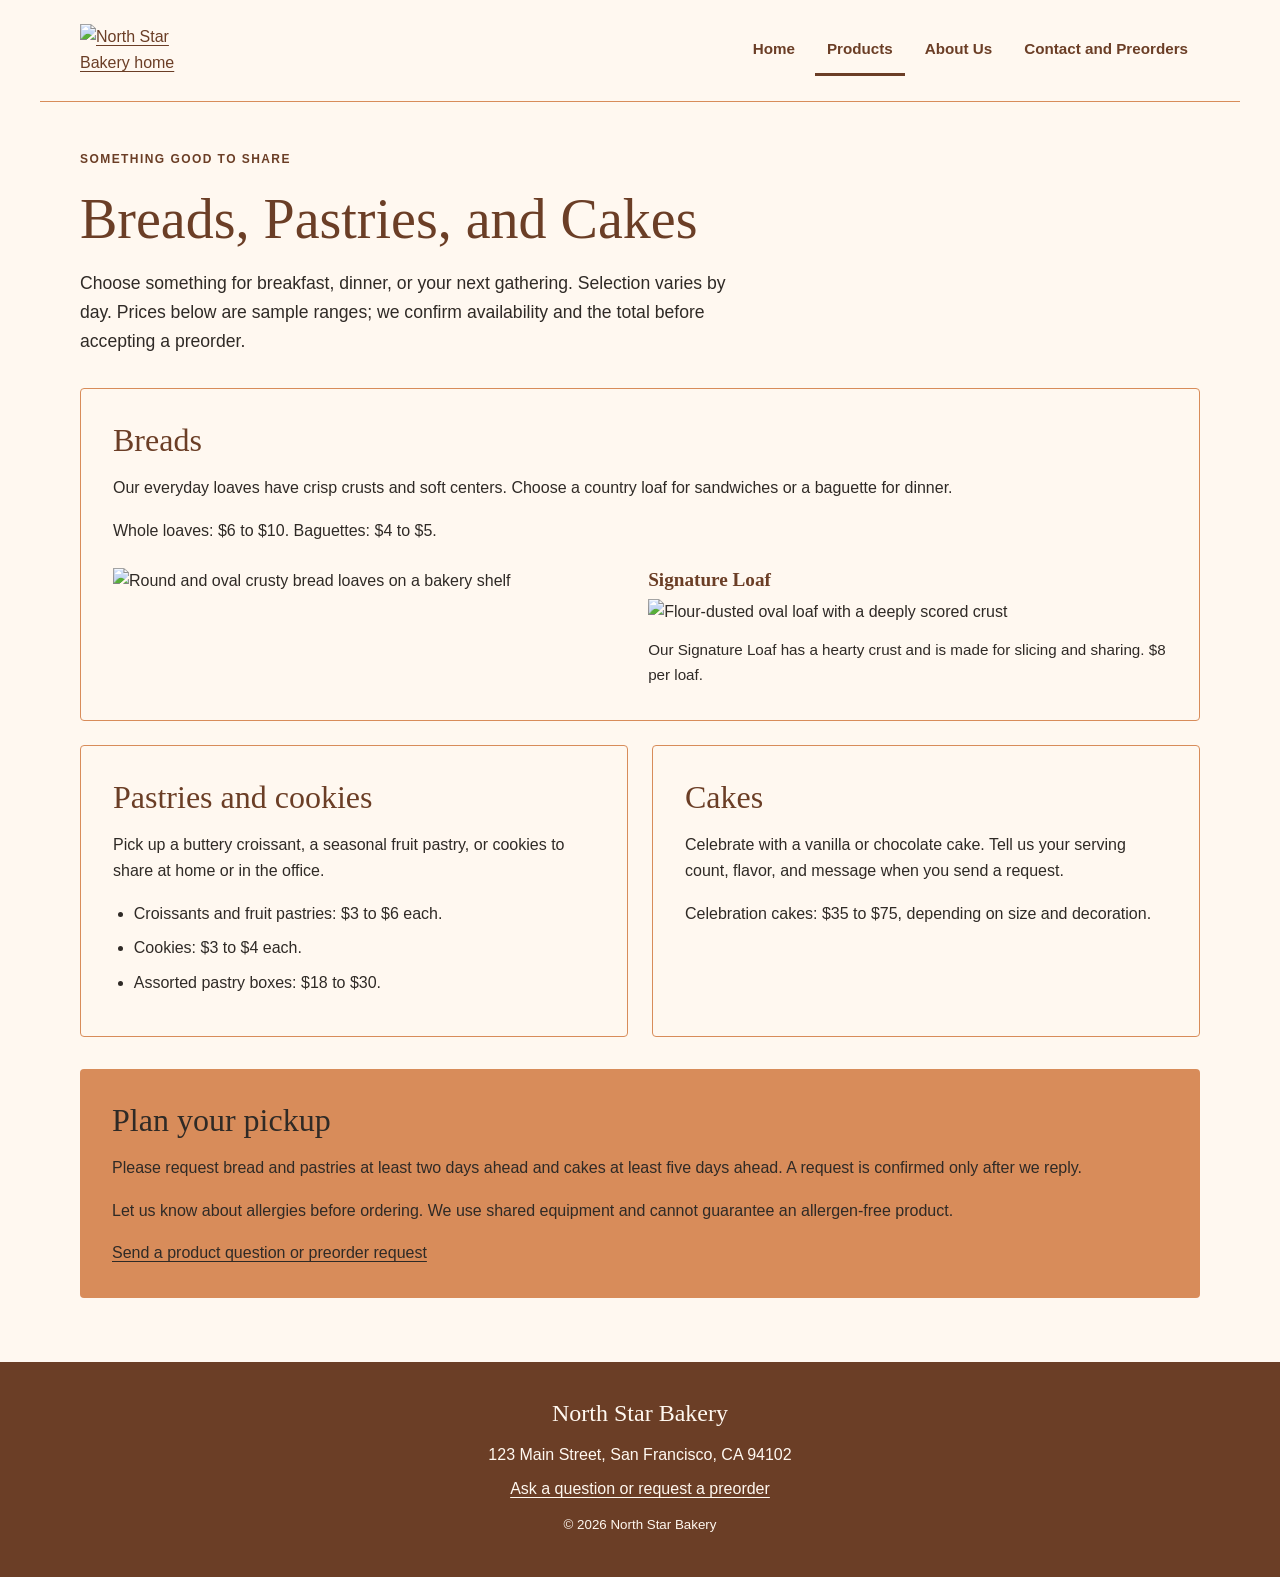
==== products.html @ db20e3f4 "Add four bakery pages and shared responsive stylesheet" ====
<!DOCTYPE html>
<html lang="en">
<head>
  <meta charset="UTF-8">
  <meta name="viewport" content="width=device-width, initial-scale=1.0">
  <title>Products | North Star Bakery</title>
<link rel="stylesheet" href="styles.css">
<meta name="description" content="Explore North Star Bakery breads, pastries, cookies, and cakes, with sample prices and pickup information.">
</head>
<body class="products-page">
  <a href="#main-content" class="skip-link">Skip to main content</a>
  <header class="site-header">
    <a href="index.html" class="brand">
      <img src="media/bakery-logo_c.png" width="150" alt="North Star Bakery home">
    </a>
    <nav aria-label="Main navigation">
      <ul>
        <li><a href="index.html">Home</a></li>
        <li><a href="products.html" aria-current="page">Products</a></li>
        <li><a href="about.html">About Us</a></li>
        <li><a href="contact.html">Contact and Preorders</a></li>
      </ul>
    </nav>
  </header>
  <main id="main-content" class="page-main" tabindex="-1">
    <div class="page-intro">
<p class="eyebrow">SOMETHING GOOD TO SHARE</p>
<h1>Breads, Pastries, and Cakes</h1>
    <p>Choose something for breakfast, dinner, or your next gathering.
      Selection varies by day. Prices below are sample ranges;
      we confirm availability and the total before accepting a preorder.</p>
    </div>
<div class="product-layout">
<section class="card bread-section">
      <h2>Breads</h2>
      <p>Our everyday loaves have crisp crusts and soft centers.
        Choose a country loaf for sandwiches or a baguette for dinner.</p>
      <p>Whole loaves: $6 to $10. Baguettes: $4 to $5.</p>
      <div class="bread-gallery">
<img src="media/bakery-bread_c.png" width="300" alt="Round and oval crusty bread loaves on a bakery shelf" loading="lazy">
      <figure>
        <h3>Signature Loaf</h3>
      <img src="media/bakery-signature-loaf_c.png" width="300" alt="Flour-dusted oval loaf with a deeply scored crust" loading="lazy">
        <figcaption>Our Signature Loaf has a hearty crust and is
          made for slicing and sharing. $8 per loaf.</figcaption>
      </figure>
    </div></section>
    <section class="card">
      <h2>Pastries and cookies</h2>
      <p>Pick up a buttery croissant, a seasonal fruit pastry,
        or cookies to share at home or in the office.</p>
      <ul>
        <li>Croissants and fruit pastries: $3 to $6 each.</li>
        <li>Cookies: $3 to $4 each.</li>
        <li>Assorted pastry boxes: $18 to $30.</li>
      </ul>
    </section>
    <section class="card">
      <h2>Cakes</h2>
      <p>Celebrate with a vanilla or chocolate cake. Tell us your
        serving count, flavor, and message when you send a request.</p>
      <p>Celebration cakes: $35 to $75, depending on size and decoration.</p>
    </section>
    </div>
<section class="visit-strip">
      <h2>Plan your pickup</h2>
      <p>Please request bread and pastries at least two days ahead
        and cakes at least five days ahead. A request is confirmed
        only after we reply.</p>
      <p>Let us know about allergies before ordering. We use shared
        equipment and cannot guarantee an allergen-free product.</p>
      <p><a href="contact.html">Send a product question or preorder request</a></p>
    </section>
  </main>
  <footer class="site-footer">
    <p>North Star Bakery</p>
    <p>123 Main Street, San Francisco, CA 94102</p>
<p><a href="contact.html">Ask a question or request a preorder</a></p>
    <p><small>© 2026 North Star Bakery</small></p>
  </footer>
</body>
</html>
---- styles.css ----
/* North Star Bakery — shared mobile-first styles for all four pages. */
:root {
  --cream: #FFF8F0;
  --brown: #6B3E26;
  --peach: #D88C5A;
  --charcoal: #2F2A26;
}

* { box-sizing: border-box; }
html { font-size: 100%; }
body {
  margin: 0;
  background: var(--cream);
  color: var(--charcoal);
  font-family: Arial, sans-serif;
  font-size: 1rem;
  line-height: 1.65;
}
img { display: block; max-width: 100%; height: auto; }
picture { display: block; min-width: 0; }
a { color: var(--brown); text-underline-offset: 0.2em; }
a:hover { text-decoration-thickness: 0.15em; }
a, button, input, select, textarea { -webkit-tap-highlight-color: var(--peach); }
:focus-visible { outline: 3px solid var(--brown); outline-offset: 4px; }
h1, h2, h3 {
  color: var(--brown);
  font-family: Georgia, serif;
  line-height: 1.2;
  overflow-wrap: break-word;
}
h1 { margin: 0.25rem 0 1rem; font-size: 2.35rem; font-weight: 400; }
h2 { margin: 0 0 1rem; font-size: 1.75rem; font-weight: 400; }
h3 { margin: 1.5rem 0 0.5rem; font-size: 1.2rem; }
p { margin: 0 0 1rem; }
ul { padding-left: 1.3rem; }
li { margin-bottom: 0.5rem; }
section, .page-intro, .feature-copy, .story-copy { min-width: 0; }
section > :last-child, .page-intro > :last-child { margin-bottom: 0; }

/* The skip link becomes visible when reached with the keyboard. */
.skip-link {
  position: absolute;
  top: -6rem;
  left: 1rem;
  z-index: 10;
  padding: 0.75rem 1rem;
  color: var(--cream);
  background: var(--brown);
}
.skip-link:focus { top: 1rem; }
.site-header {
  display: flex;
  flex-direction: column;
  align-items: center;
  gap: 1rem;
  max-width: 75rem;
  margin: 0 auto;
  padding: 1.25rem;
  border-bottom: 1px solid var(--peach);
}
.brand { flex-shrink: 0; }
.brand img { width: 7.25rem; }
nav { width: 100%; }
nav ul {
  display: flex;
  flex-wrap: wrap;
  justify-content: center;
  gap: 0.25rem 0.5rem;
  margin: 0;
  padding: 0;
  list-style: none;
}
nav li { margin: 0; }
nav a {
  display: block;
  padding: 0.75rem;
  font-size: 0.95rem;
  font-weight: 700;
  text-decoration: none;
  border-bottom: 3px solid transparent;
}
nav a:hover, nav a[aria-current="page"] { border-bottom-color: var(--brown); }
.page-main { max-width: 75rem; margin: 0 auto; padding: 2rem 1.25rem 3rem; }
.page-intro { max-width: 48rem; margin-bottom: 2rem; }
.page-intro > p:not(.eyebrow) { max-width: 42rem; font-size: 1.1rem; }
.eyebrow { color: var(--brown); font-size: 0.75rem; font-weight: 700; letter-spacing: 0.12em; }
.home-hero { display: flex; flex-direction: column; gap: 1.5rem; margin-bottom: 2rem; }
.home-hero .page-intro { margin: 0; }
.hero-image { width: 100%; border-radius: 0.25rem; object-fit: cover; }
.button {
  display: inline-block;
  max-width: 100%;
  padding: 0.85rem 1.3rem;
  border: 2px solid var(--brown);
  border-radius: 0.25rem;
  background: var(--brown);
  color: var(--cream);
  font-family: Arial, sans-serif;
  font-size: 1rem;
  font-weight: 700;
  line-height: 1.4;
  text-align: center;
  text-decoration: none;
  cursor: pointer;
}
.button:hover { background: var(--cream); color: var(--brown); }
.card { padding: 1.25rem; border: 1px solid var(--peach); border-radius: 0.25rem; }
.welcome-strip { padding: 1.75rem 0; border-top: 1px solid var(--peach); }
.welcome-strip p { max-width: 48rem; }
.feature-card { display: flex; flex-direction: column; gap: 1.5rem; margin: 1rem 0 2rem; }
.feature-card picture img { width: 100%; border-radius: 0.2rem; }
.visit-strip, .visit-card {
  padding: 1.5rem;
  background: var(--peach);
  color: var(--charcoal);
  border-radius: 0.25rem;
}
.visit-strip h2, .visit-card h2, .visit-card h3,
.visit-strip a, .visit-card a { color: var(--charcoal); }
.product-layout, .about-columns, .contact-layout {
  display: flex;
  flex-direction: column;
  gap: 1.5rem;
  margin-bottom: 2rem;
}
.bread-gallery { display: flex; flex-direction: column; gap: 1.5rem; margin-top: 1.5rem; }
.bread-gallery > img { width: 100%; object-fit: cover; }
figure { margin: 0; min-width: 0; }
figure h3 { margin-top: 0; }
figure img { width: 100%; }
figcaption { margin-top: 0.75rem; font-size: 0.95rem; }
.story-card { display: flex; flex-direction: column; gap: 1.5rem; margin-bottom: 1.5rem; }
.story-card > img { width: 100%; object-fit: cover; }
.audio-section { padding: 1.5rem 0 0; border-top: 1px solid var(--peach); }
audio { display: block; width: 100%; max-width: 32rem; margin: 1rem 0; }
.audio-section a { overflow-wrap: anywhere; }
address { font-style: normal; }
.contact-layout { align-items: stretch; }
.visit-card { align-self: stretch; }
.form-note { font-size: 0.95rem; }
fieldset {
  min-width: 0;
  margin: 1.5rem 0;
  padding: 1rem;
  border: 1px solid var(--brown);
}
legend { padding: 0 0.4rem; font-weight: 700; color: var(--brown); }
label { display: inline-block; margin-bottom: 0.35rem; font-weight: 700; }
input, select, textarea {
  width: 100%;
  min-width: 0;
  max-width: 100%;
  padding: 0.75rem;
  border: 1px solid var(--brown);
  border-radius: 0.15rem;
  background: var(--cream);
  color: var(--charcoal);
  font-family: Arial, sans-serif;
  font-size: 1rem;
  line-height: 1.5;
}
textarea { resize: vertical; }
input:focus, select:focus, textarea:focus { outline: 3px solid var(--brown); outline-offset: 2px; }
#pickup-help, #allergy-help { font-size: 0.95rem; }
.site-footer {
  padding: 2rem 1.25rem;
  background: var(--brown);
  color: var(--cream);
  text-align: center;
}
.site-footer a { color: var(--cream); }
.site-footer > p:first-child { font-family: Georgia, serif; font-size: 1.5rem; }
.site-footer p { margin-bottom: 0.5rem; }
.site-footer :focus-visible { outline-color: var(--cream); }

/* Desktop enhancements build on the single-column phone layout. */
@media (min-width: 48rem) {
  .site-header { flex-direction: row; justify-content: space-between; padding: 1.5rem 2.5rem; }
  .brand img { width: 8.5rem; }
  nav { width: auto; }
  nav ul { justify-content: flex-end; }
  .page-main { padding: 3rem 2.5rem 4rem; }
  h1 { font-size: 3.5rem; }
  h2 { font-size: 2rem; }
  .home-hero { flex-direction: row; align-items: center; gap: 3rem; margin-bottom: 3rem; }
  .home-hero .page-intro { flex: 1 1 50%; }
  .hero-image { flex: 1 1 45%; width: 45%; }
  .card { padding: 2rem; }
  .feature-card { flex-direction: row; align-items: center; gap: 2rem; }
  .feature-copy { flex: 1 1 45%; }
  .feature-card picture { flex: 1 1 55%; }
  .product-layout { flex-direction: row; flex-wrap: wrap; }
  .product-layout > .card { flex: 1 1 20rem; }
  .product-layout > .bread-section { flex-basis: 100%; }
  .bread-gallery { flex-direction: row; align-items: flex-start; gap: 2rem; }
  .bread-gallery > img { width: calc(50% - 1rem); }
  .bread-gallery > figure { flex: 1 1 50%; }
  .about-columns { flex-direction: row; align-items: stretch; }
  .about-columns > section { flex: 1 1 50%; }
  .story-card { flex-direction: row; align-items: center; gap: 2rem; }
  .story-copy { flex: 1 1 50%; }
  .story-card > img { width: 45%; flex: 1 1 45%; }
  .contact-layout { flex-direction: row; align-items: flex-start; }
  .request-section { flex: 2 1 36rem; }
  .visit-card { flex: 1 1 19rem; align-self: flex-start; }
  .visit-strip { padding: 2rem; }
}
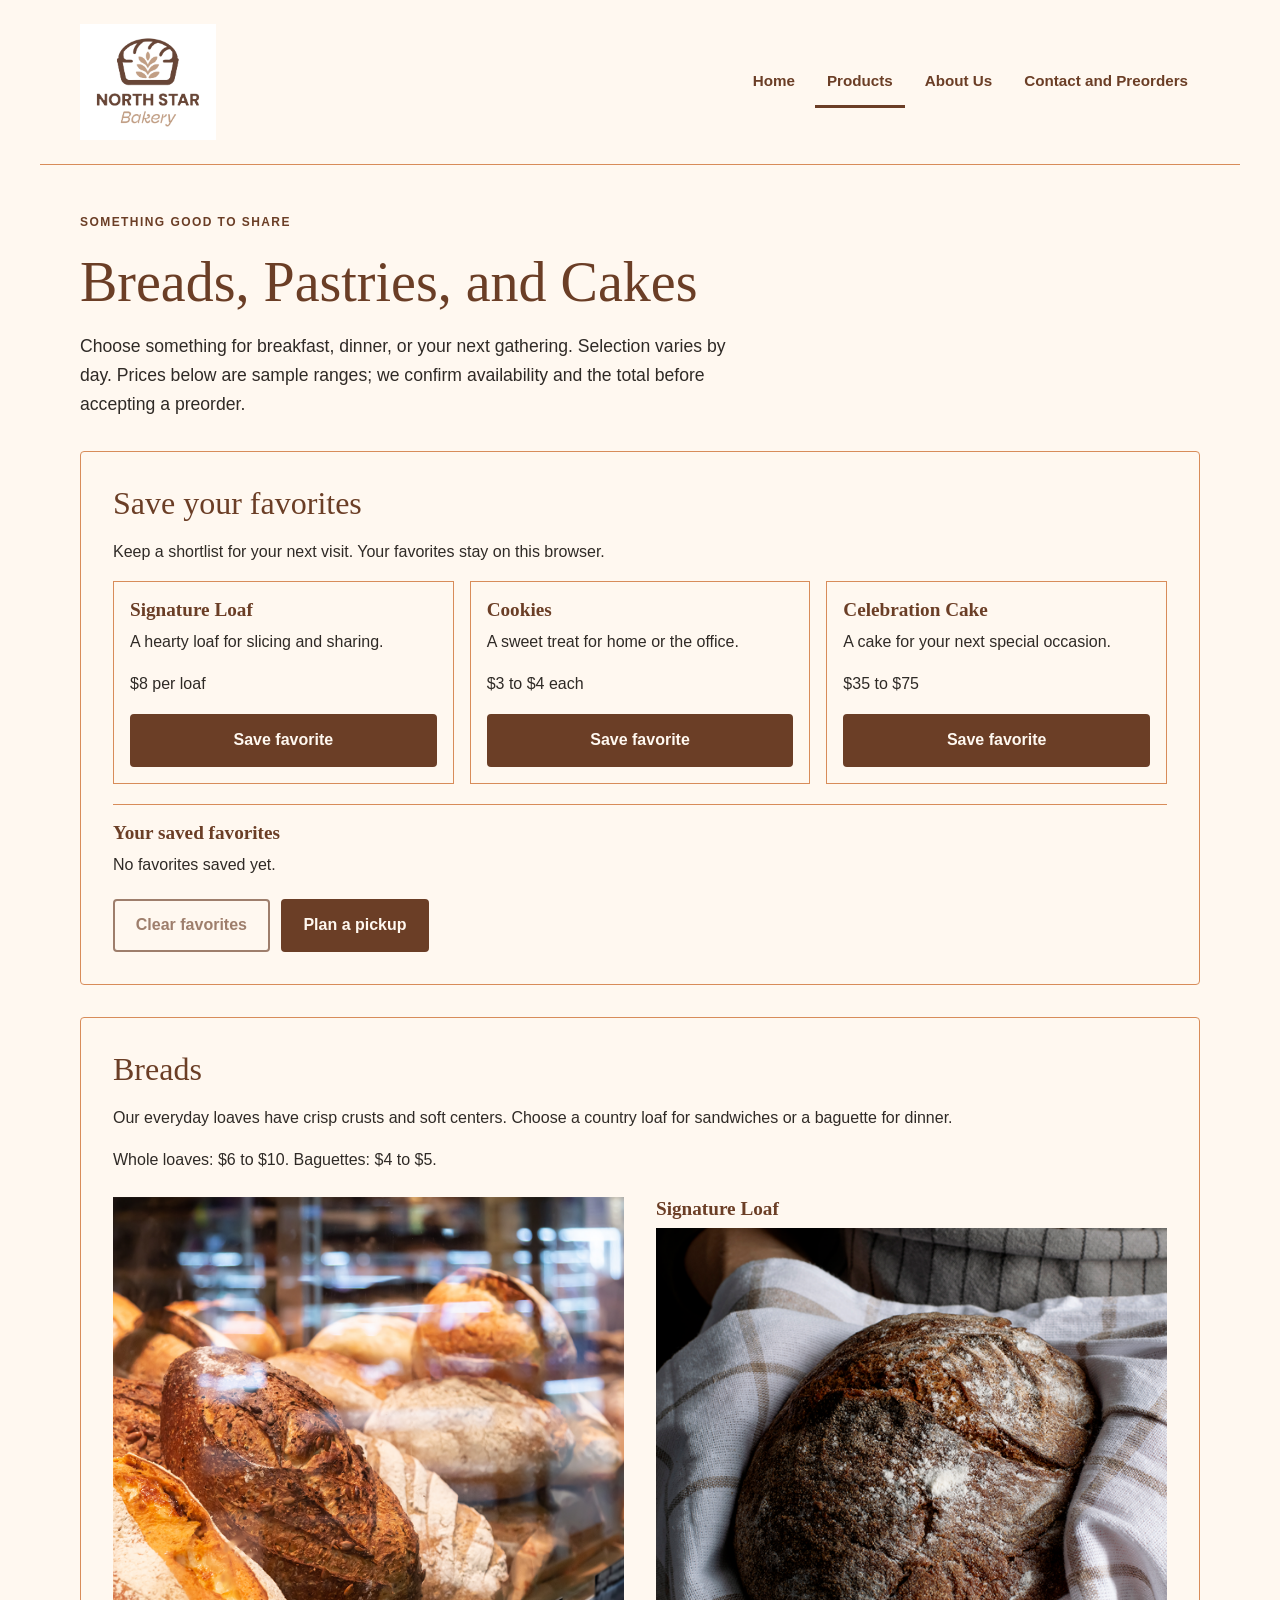
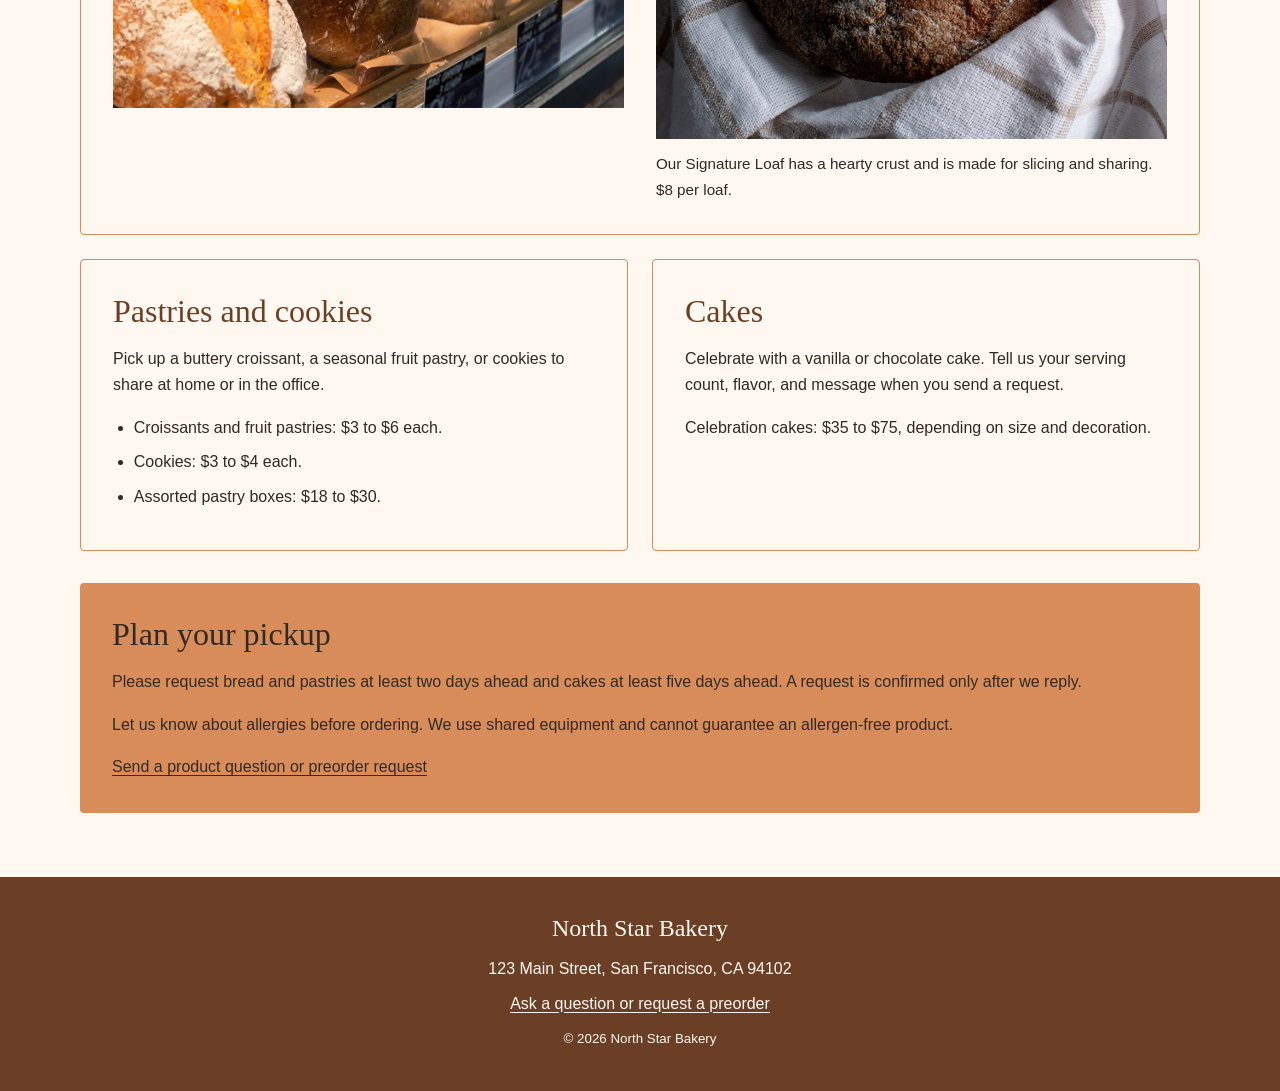
==== commit 83b6e6cc: "Update" ====
--- a/products.html
+++ b/products.html
@@ -6,6 +6,7 @@
   <title>Products | North Star Bakery</title>
 <link rel="stylesheet" href="styles.css">
 <meta name="description" content="Explore North Star Bakery breads, pastries, cookies, and cakes, with sample prices and pickup information.">
+<script src="script.js" defer></script>
 </head>
 <body class="products-page">
   <a href="#main-content" class="skip-link">Skip to main content</a>
@@ -30,6 +31,20 @@
       Selection varies by day. Prices below are sample ranges;
       we confirm availability and the total before accepting a preorder.</p>
     </div>
+<section class="card favorites-section" aria-labelledby="favorites-heading">
+  <h2 id="favorites-heading">Save your favorites</h2>
+  <p>Keep a shortlist for your next visit. Your favorites stay on this browser.</p>
+  <div id="favorite-products" class="favorite-products"></div>
+  <div class="favorites-summary">
+    <h3>Your saved favorites</h3>
+    <p id="favorite-count" role="status" aria-live="polite">No favorites saved yet.</p>
+    <ul id="favorite-list" aria-label="Saved bakery items"></ul>
+    <p id="storage-message" role="status"></p>
+    <button id="clear-favorites" type="button" class="button secondary-button" disabled>Clear favorites</button>
+    <a class="button" href="contact.html">Plan a pickup</a>
+  </div>
+  <noscript><p>Turn on JavaScript to save favorites. The product descriptions and request form are still available below.</p></noscript>
+</section>
 <div class="product-layout">
 <section class="card bread-section">
       <h2>Breads</h2>
@@ -80,3 +95,4 @@
   </footer>
 </body>
 </html>
+
--- a/styles.css
+++ b/styles.css
@@ -205,3 +205,26 @@
   .visit-card { flex: 1 1 19rem; align-self: flex-start; }
   .visit-strip { padding: 2rem; }
 }
+
+
+/* Saved items and field feedback share the existing bakery colors. */
+.favorites-section { margin-bottom: 2rem; }
+.favorite-products { display: flex; flex-direction: column; gap: 1rem; }
+.favorite-product { flex: 1; padding: 1rem; border: 1px solid var(--peach); min-width: 0; }
+.favorite-product h3 { margin-top: 0; }
+.favorite-product .button { width: 100%; }
+.favorite-button[aria-pressed="true"] { background: var(--peach); color: var(--charcoal); border-color: var(--charcoal); }
+.favorites-summary, .saved-favorites-panel { margin-top: 1.25rem; padding-top: 1rem; border-top: 1px solid var(--peach); }
+.favorites-summary h3, .saved-favorites-panel h3 { margin-top: 0; }
+.favorites-summary .button { margin: 0.25rem 0.4rem 0 0; }
+.secondary-button { background: var(--cream); color: var(--brown); }
+.button:disabled { cursor: default; opacity: 0.65; }
+.field-error { display: block; color: var(--brown); font-size: 0.95rem; font-weight: bold; margin-top: 0.35rem; }
+.field-error:empty { display: none; }
+[aria-invalid="true"] { border: 2px solid var(--brown); }
+.form-status:not(:empty) { border-left: 4px solid var(--brown); padding: 0.6rem 0.9rem; margin: 1rem 0; }
+.has-errors { font-weight: bold; }
+[hidden] { display: none !important; }
+@media (min-width: 48rem) {
+  .favorite-products { flex-direction: row; align-items: stretch; }
+}
